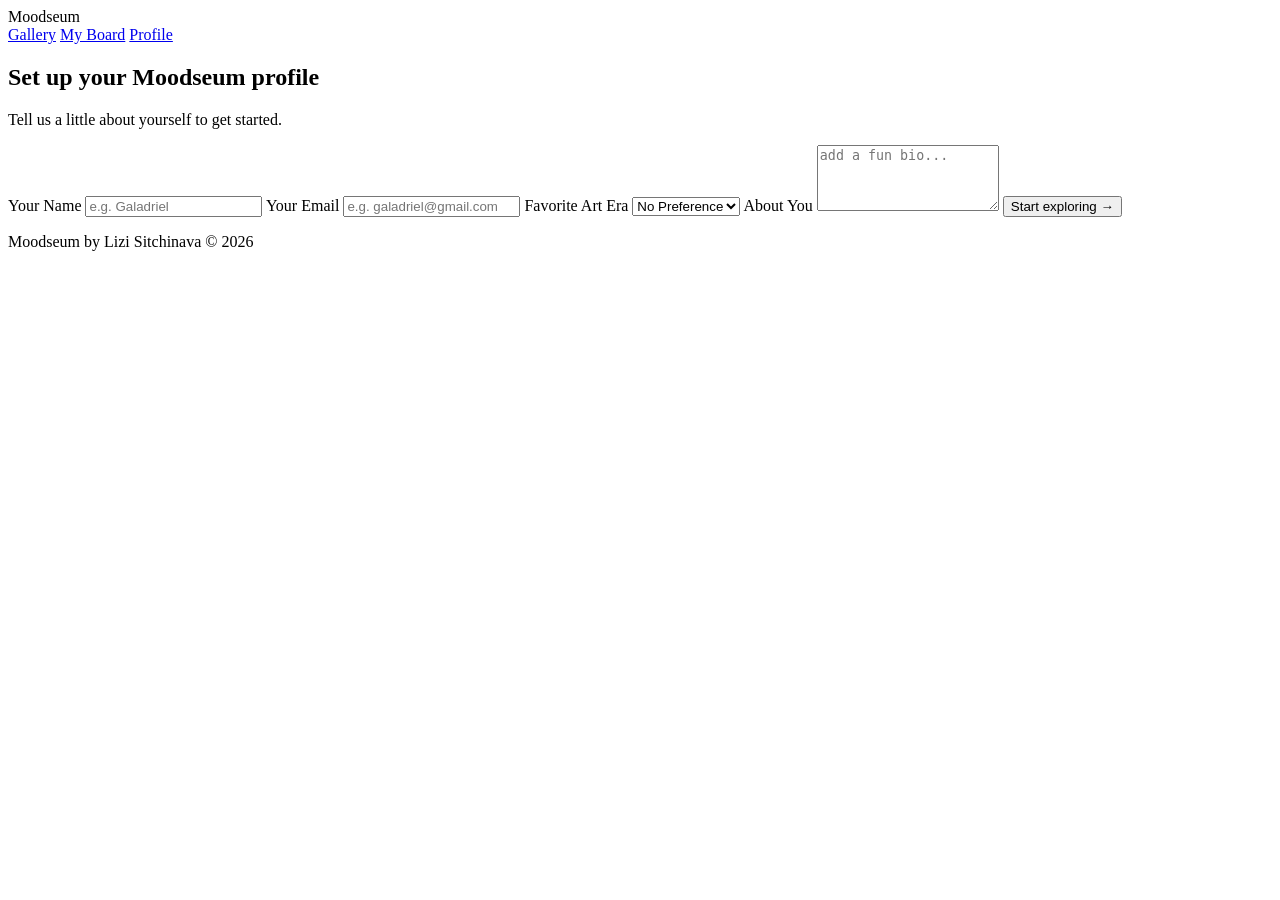
==== login.html @ 107bfb04 "feat: added email(required), era selection and bio textarea to profile form" ====
<!DOCTYPE html>
<html lang="en">

<head>
  <meta charset="UTF-8">
  <meta name="viewport" content="width=device-width, initial-scale=1.0">

  <title>Moodseum — Profile</title>

  <link rel="stylesheet" href="css/style.css">
  <script type="module" defer src="js/login.js"></script>

</head>


<body>

  <!------------- header --------------->
  <header>
    <nav>
      <span class="nav__logo">Moodseum</span>
      <div class="nav__links">
        <a href="index.html">Gallery</a>
        <a href="saved.html">My Board</a>
        <a href="login.html">Profile</a>
      </div>
    </nav>
  </header>


  <!------------ main ------------>
  <main>

    <!------- profile form ------->
    <section class="login-section">
      <h1>Set up your Moodseum profile</h1>
      <p>Tell us a little about yourself to get started.</p>

      <form id="login-form">

        <!------- name ------->
        <label for="name-input">Your Name</label>
        <input
          id="name-input"
          type="text"
          name="name"
          required
          minlength="2"
          autocomplete="name"
          placeholder="e.g. Galadriel"
        />
        


        <!------- email ------->
        <label for="email-input">Your Email</label>
        <input
          id="email-input"
          type="email"
          name="email"
          required
          autocomplete="email"
          placeholder="e.g. galadriel@gmail.com"
        />

        <!------- favorite era ------->
        <label for="era-input">Favorite Art Era</label>
        <select id="era-input" name="era">
          <option value="">No Preference</option>
          <option value="ancient">Ancient</option>
          <option value="medieval">Medieval</option>
          <option value="renaissance">Renaissance</option>
          <option value="modern">Modern</option>
        </select>



        <!------- bio ------->
        <label for="bio-input">About You</label>
        <textarea
          id="bio-input"
          name="bio"
          placeholder="add a fun bio..."
          rows="4"
        ></textarea>


        <p id="login-error" hidden></p>

        <button type="submit">Start exploring →</button>
      </form>
    </section>

  </main>


  <!--------- footer ---------->
  <footer>
    <p>Moodseum by Lizi Sitchinava © 2026</p>
  </footer>

</body>
</html>
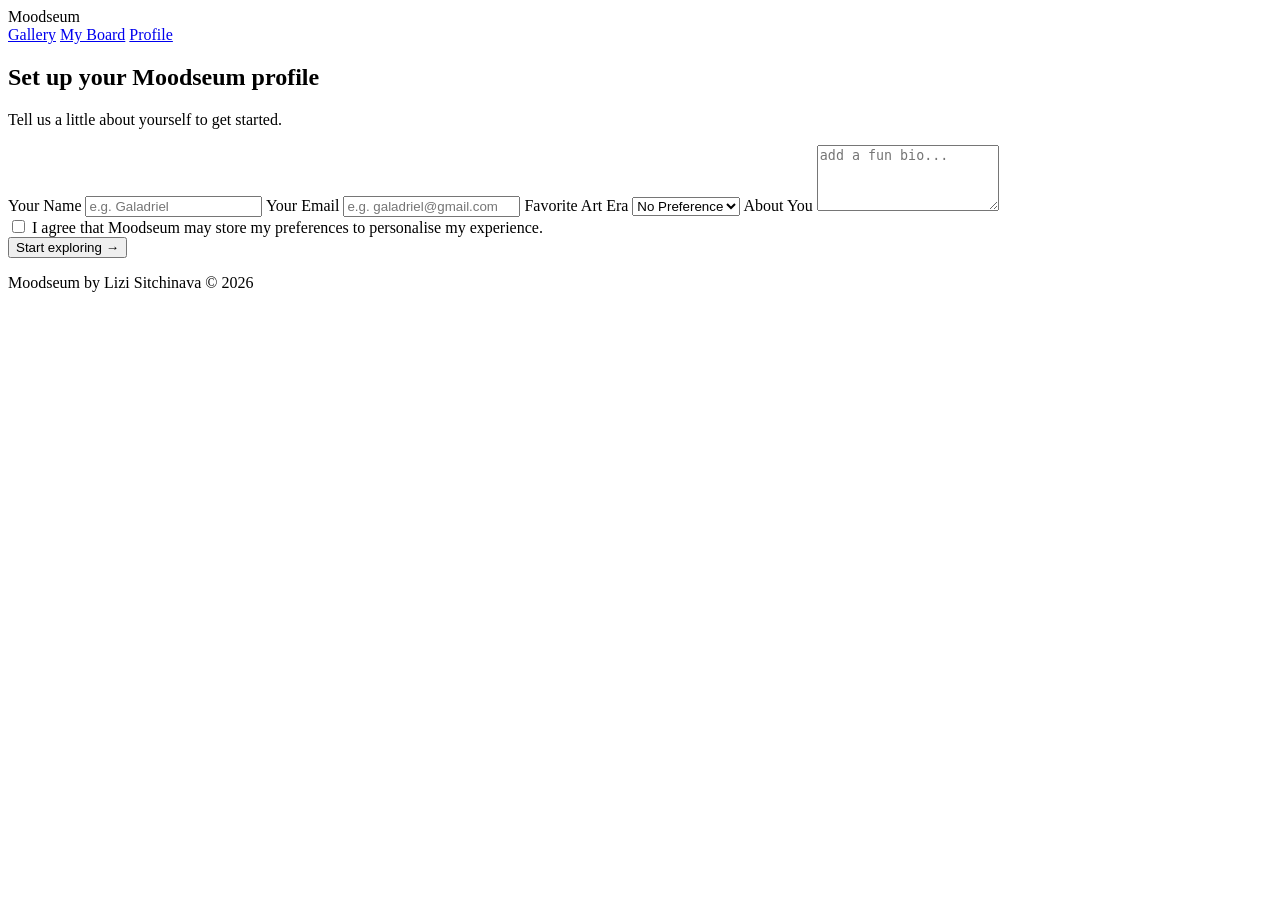
==== commit f2291538: "feat: added a required terms checkbox to profile form" ====
--- a/login.html
+++ b/login.html
@@ -85,6 +85,19 @@
         ></textarea>
 
 
+        <!------- terms checkbox ------->
+        <div class="form__checkbox">
+          <input
+            id="terms-input"
+            type="checkbox"
+            name="terms"
+            required
+          />
+          <label for="terms-input">I agree that Moodseum may store my preferences to personalise my experience.</label>
+
+        </div>
+
+
         <p id="login-error" hidden></p>
 
         <button type="submit">Start exploring →</button>
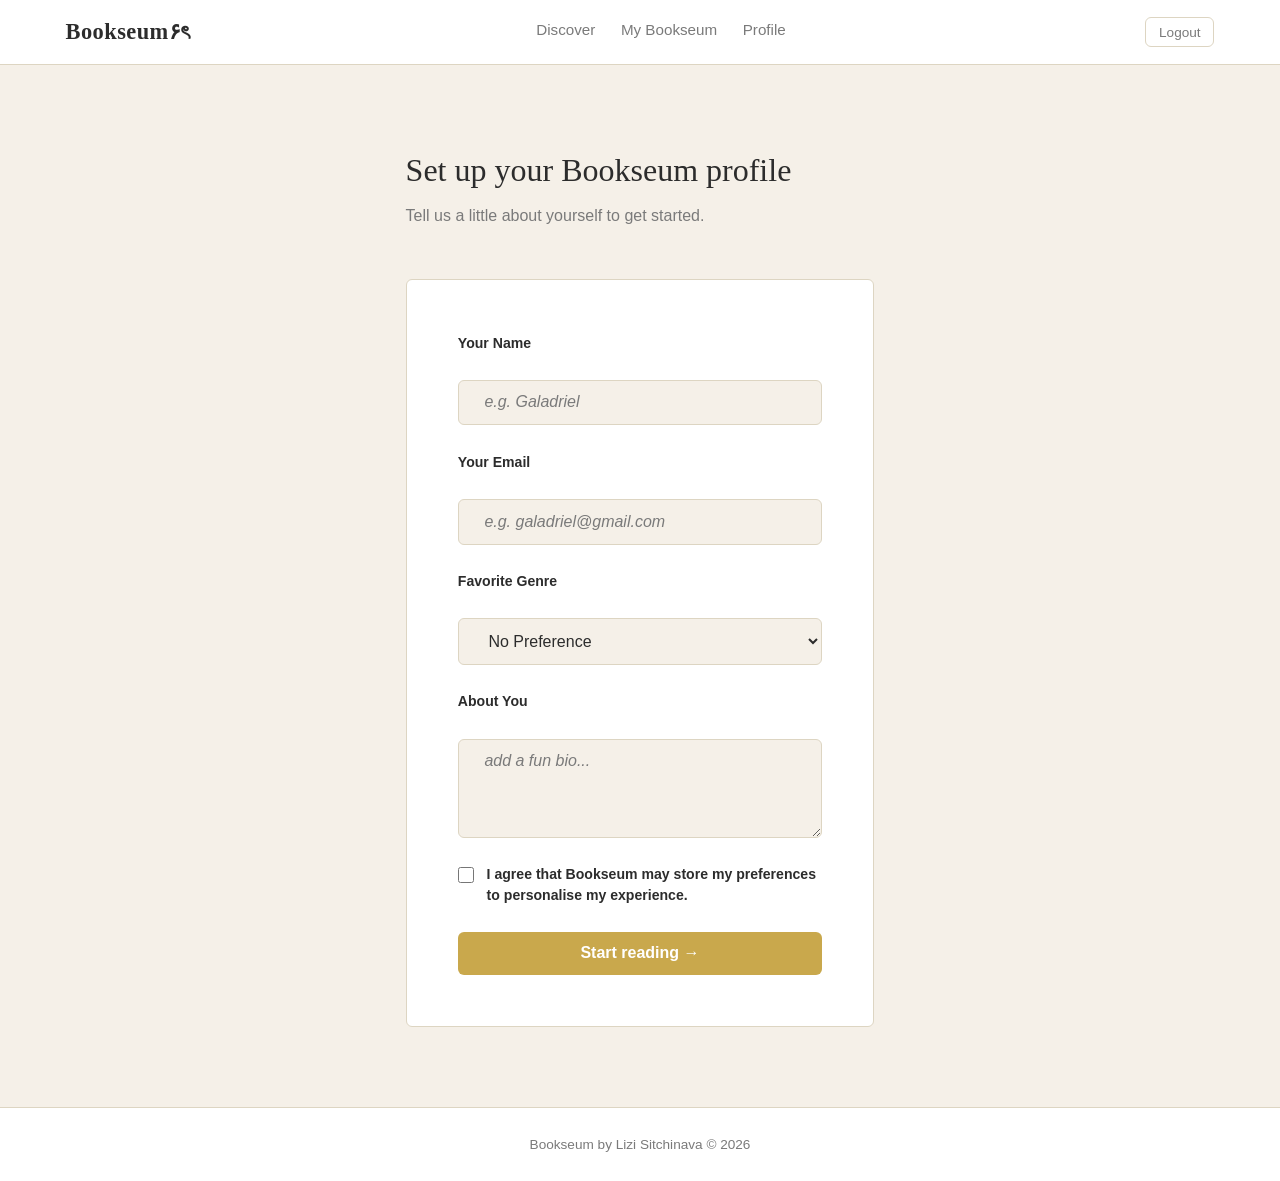
==== commit a8201402: "fix: changed the logo and added a cute symbol" ====
--- a/login.html
+++ b/login.html
@@ -5,7 +5,7 @@
   <meta charset="UTF-8">
   <meta name="viewport" content="width=device-width, initial-scale=1.0">
 
-  <title>Moodseum — Profile</title>
+  <title>Bookseum — Profile</title>
 
   <link rel="stylesheet" href="css/style.css">
   <script type="module" defer src="js/login.js"></script>
@@ -18,11 +18,15 @@
   <!------------- header --------------->
   <header>
     <nav>
-      <span class="nav__logo">Moodseum</span>
+      <span class="nav__logo">Bookseum۶ৎ</span>
       <div class="nav__links">
-        <a href="index.html">Gallery</a>
-        <a href="saved.html">My Board</a>
+        <a href="index.html">Discover</a>
+        <a href="saved.html">My Bookseum</a>
         <a href="login.html">Profile</a>
+      </div>
+      <div class="nav__actions">
+        <span id="nav-user"></span>
+        <button id="logout-btn" type="button">Logout</button>
       </div>
     </nav>
   </header>
@@ -31,14 +35,28 @@
   <!------------ main ------------>
   <main>
 
-    <!------- profile form ------->
+    <!------- profile info ------>
+    <section class="profile-info" id="profile-info" hidden>
+      <div class="profile-info__card">
+        <h2 id="profile-name"></h2>
+        <p id="profile-email"></p>
+        <p id="profile-genre"></p>
+        <p id="profile-bio"></p>
+      </div>
+    </section>
+
+
+
+    <!----- profile form ------->
     <section class="login-section">
-      <h1>Set up your Moodseum profile</h1>
-      <p>Tell us a little about yourself to get started.</p>
+      <h1 id="form-title">Set up your Bookseum profile</h1>
+      <p id="form-subtitle">Tell us a little about yourself to get started.</p>
 
       <form id="login-form">
 
-        <!------- name ------->
+
+
+        <!------- name ------>
         <label for="name-input">Your Name</label>
         <input
           id="name-input"
@@ -49,10 +67,10 @@
           autocomplete="name"
           placeholder="e.g. Galadriel"
         />
-        
 
 
-        <!------- email ------->
+
+        <!------ email ------->
         <label for="email-input">Your Email</label>
         <input
           id="email-input"
@@ -63,19 +81,21 @@
           placeholder="e.g. galadriel@gmail.com"
         />
 
-        <!------- favorite era ------->
-        <label for="era-input">Favorite Art Era</label>
+
+
+        <!----- favorite genre ------->
+        <label for="era-input">Favorite Genre</label>
         <select id="era-input" name="era">
           <option value="">No Preference</option>
-          <option value="ancient">Ancient</option>
-          <option value="medieval">Medieval</option>
-          <option value="renaissance">Renaissance</option>
-          <option value="modern">Modern</option>
+          <option value="romance">Romance</option>
+          <option value="fantasy">Fantasy</option>
+          <option value="adventure">Adventure</option>
+          <option value="detective">Detective</option>
         </select>
 
 
 
-        <!------- bio ------->
+        <!------- bio------>
         <label for="bio-input">About You</label>
         <textarea
           id="bio-input"
@@ -85,31 +105,31 @@
         ></textarea>
 
 
-        <!------- terms checkbox ------->
-        <div class="form__checkbox">
+
+
+        <!------- terms checkbox------>
+        <div class="form__checkbox" id="terms-wrapper">
           <input
             id="terms-input"
             type="checkbox"
             name="terms"
-            required
           />
-          <label for="terms-input">I agree that Moodseum may store my preferences to personalise my experience.</label>
-
+          <label for="terms-input">I agree that Bookseum may store my preferences to personalise my experience.</label>
         </div>
 
+        <p id="login-error" hidden></p>
+        <p id="login-success" hidden>Profile updated successfully!</p>
 
-        <p id="login-error" hidden></p>
-
-        <button type="submit">Start exploring →</button>
+        <button type="submit" id="form-btn">Start reading →</button>
       </form>
     </section>
 
   </main>
 
 
-  <!--------- footer ---------->
+  <!-------- footer ------->
   <footer>
-    <p>Moodseum by Lizi Sitchinava © 2026</p>
+    <p>Bookseum by Lizi Sitchinava © 2026</p>
   </footer>
 
 </body>
--- a/css/style.css
+++ b/css/style.css
@@ -0,0 +1,548 @@
+/* ===== custom properties ===== */
+
+:root {
+
+  /* colour palette */
+  --color-bg: #f5f0e8;
+  --color-text: #2c2c2c;
+  --color-accent: #c9a84c;
+  --color-accent-hover: #b8973d;
+  --color-white: #ffffff;
+  --color-muted: #7a7a7a;
+  --color-border: #ddd5c2;
+  --color-error: #c0392b;
+  --color-success: #27ae60;
+
+  /* fonts */
+  --font-display: 'Georgia', serif;
+  --font-body: 'Segoe UI', Arial, sans-serif;
+
+  /* spacing */
+  --spacing-xs: 0.4rem;
+  --spacing-sm: 0.8rem;
+  --spacing-md: 1.6rem;
+  --spacing-lg: 3.2rem;
+  --spacing-xl: 5rem;
+
+  /* border radius */
+  --radius-sm: 6px;
+  --radius-md: 12px;
+  --radius-lg: 20px;
+
+  /* shadows */
+  --shadow-card: 0 2px 12px rgba(0, 0, 0, 0.08);
+
+  /* transition */
+  --transition: 0.2s ease;
+}
+
+
+
+
+/* ===== reset ===== */
+
+*,
+*::before,
+*::after {
+  box-sizing: border-box;
+  margin: 0;
+  padding: 0;
+}
+
+html {
+  font-size: 16px;
+  scroll-behavior: smooth;
+}
+
+body {
+  background-color: var(--color-bg);
+  color: var(--color-text);
+  font-family: var(--font-body);
+  line-height: 1.6;
+  min-height: 100vh;
+  display: flex;
+  flex-direction: column;
+}
+
+img {
+  max-width: 100%;
+  display: block;
+}
+
+a {
+  color: inherit;
+  text-decoration: none;
+}
+
+button {
+  cursor: pointer;
+  font-family: var(--font-body);
+}
+
+
+/* ===== header ===== */
+
+header {
+  background-color: var(--color-white);
+  border-bottom: 1px solid var(--color-border);
+  position: sticky;
+  top: 0;
+  z-index: 100;
+}
+
+
+
+/* ===== nav — Flexbox ===== */
+nav {
+  max-width: 1200px;
+  margin: 0 auto;
+  padding: 0 var(--spacing-md);
+  height: 64px;
+  display: flex;
+  align-items: center;
+  justify-content: space-between;
+}
+
+.nav__logo {
+  font-family: var(--font-display);
+  font-size: 1.4rem;
+  font-weight: bold;
+  color: var(--color-text);
+  letter-spacing: 0.02em;
+}
+
+.nav__links {
+  display: flex;
+  align-items: center;
+  gap: var(--spacing-md);
+}
+
+.nav__links a {
+  font-size: 0.95rem;
+  color: var(--color-muted);
+  padding-bottom: 2px;
+  border-bottom: 2px solid transparent;
+  transition: color var(--transition), border-color var(--transition);
+}
+
+.nav__links a:hover {
+  color: var(--color-text);
+  border-bottom-color: var(--color-accent);
+}
+
+.nav__actions {
+  display: flex;
+  align-items: center;
+  gap: var(--spacing-sm);
+}
+
+#nav-user {
+  font-size: 0.9rem;
+  color: var(--color-muted);
+}
+
+#logout-btn {
+  background: none;
+  border: 1px solid var(--color-border);
+  color: var(--color-muted);
+  padding: var(--spacing-xs) var(--spacing-sm);
+  border-radius: var(--radius-sm);
+  font-size: 0.85rem;
+  transition: border-color var(--transition), color var(--transition);
+}
+
+#logout-btn:hover {
+  border-color: var(--color-error);
+  color: var(--color-error);
+}
+
+
+/* ===== main ===== */
+
+main {
+  flex: 1;
+}
+
+
+/* ===== hero section ===== */
+
+.hero-section {
+  text-align: center;
+  padding: var(--spacing-xl) var(--spacing-md) var(--spacing-lg);
+}
+
+.hero-section h1 {
+  font-family: var(--font-display);
+  font-size: 2.8rem;
+  font-weight: normal;
+  color: var(--color-text);
+  margin-bottom: var(--spacing-sm);
+  line-height: 1.2;
+}
+
+.hero-section > p {
+  font-size: 1.05rem;
+  color: var(--color-muted);
+  max-width: 520px;
+  margin: 0 auto var(--spacing-lg);
+}
+
+
+/* ===== genre buttons — Flexbox ===== */
+
+.mood-buttons {
+  display: flex;
+  justify-content: center;
+  flex-wrap: wrap;
+  gap: var(--spacing-sm);
+}
+
+.mood-btn {
+  background-color: var(--color-white);
+  border: 2px solid var(--color-border);
+  color: var(--color-text);
+  padding: var(--spacing-sm) var(--spacing-md);
+  border-radius: var(--radius-lg);
+  font-size: 1rem;
+  transition: all var(--transition);
+}
+
+.mood-btn:hover {
+  border-color: var(--color-accent);
+  background-color: var(--color-accent);
+  color: var(--color-white);
+  transform: translateY(-2px);
+  box-shadow: var(--shadow-card);
+}
+
+.mood-btn.active {
+  border-color: var(--color-accent);
+  background-color: var(--color-accent);
+  color: var(--color-white);
+}
+
+
+/* ===== search section — Flexbox ===== */
+
+.search-section {
+  max-width: 700px;
+  margin: 0 auto var(--spacing-lg);
+  padding: 0 var(--spacing-md);
+}
+
+#search-form {
+  display: flex;
+  gap: var(--spacing-sm);
+  flex-wrap: wrap;
+  align-items: center;
+}
+
+#search-input {
+  flex: 1;
+  min-width: 200px;
+  padding: var(--spacing-sm) var(--spacing-md);
+  border: 1.5px solid var(--color-border);
+  border-radius: var(--radius-sm);
+  font-size: 1rem;
+  font-family: var(--font-body);
+  background-color: var(--color-white);
+  color: var(--color-text);
+  transition: border-color var(--transition);
+}
+
+#search-input:focus {
+  outline: none;
+  border-color: var(--color-accent);
+}
+
+
+/* ===== sort filter — select ===== */
+
+#lang-filter {
+  padding: var(--spacing-sm) var(--spacing-md);
+  border: 1.5px solid var(--color-border);
+  border-radius: var(--radius-sm);
+  font-size: 0.95rem;
+  font-family: var(--font-body);
+  background-color: var(--color-white);
+  color: var(--color-text);
+  cursor: pointer;
+  transition: border-color var(--transition);
+}
+
+#lang-filter:focus {
+  outline: none;
+  border-color: var(--color-accent);
+}
+
+#search-form button[type="submit"] {
+  background-color: var(--color-accent);
+  color: var(--color-white);
+  border: none;
+  padding: var(--spacing-sm) var(--spacing-md);
+  border-radius: var(--radius-sm);
+  font-size: 1rem;
+  font-weight: 600;
+  transition: background-color var(--transition), transform var(--transition);
+}
+
+#search-form button[type="submit"]:hover {
+  background-color: var(--color-accent-hover);
+  transform: translateY(-1px);
+}
+
+
+
+
+
+/* ===== login page ===== */
+
+
+.login-section {
+  max-width: 520px;
+  margin: var(--spacing-xl) auto;
+  padding: 0 var(--spacing-md);
+}
+
+.login-section h1 {
+  font-family: var(--font-display);
+  font-size: 2rem;
+  font-weight: normal;
+  margin-bottom: var(--spacing-xs);
+}
+
+.login-section > p {
+  color: var(--color-muted);
+  margin-bottom: var(--spacing-lg);
+}
+
+
+/* ===== login form — Flexbox ===== */
+
+#login-form {
+  background-color: var(--color-white);
+  border: 1px solid var(--color-border);
+  border-radius: var(--radius-sm);
+  padding: var(--spacing-lg);
+  display: flex;
+  flex-direction: column;
+  gap: var(--spacing-md);
+}
+
+#login-form label {
+  font-size: 0.88rem;
+  font-weight: 600;
+  color: var(--color-text);
+}
+
+#name-input,
+#email-input,
+#era-input,
+#bio-input {
+  width: 100%;
+  padding: var(--spacing-sm) var(--spacing-md);
+  border: 1.5px solid var(--color-border);
+  border-radius: var(--radius-sm);
+  font-size: 1rem;
+  font-family: var(--font-body);
+  color: var(--color-text);
+  background-color: var(--color-bg);
+  transition: border-color var(--transition);
+}
+
+#name-input::placeholder,
+#email-input::placeholder,
+#bio-input::placeholder {
+  font-style: italic;
+  color: var(--color-muted);
+}
+
+#name-input:focus,
+#email-input:focus,
+#era-input:focus,
+#bio-input:focus {
+  outline: none;
+  border-color: var(--color-accent);
+}
+
+#bio-input {
+  resize: vertical;
+  min-height: 90px;
+}
+
+.form__checkbox {
+  display: flex;
+  align-items: flex-start;
+  gap: var(--spacing-sm);
+}
+
+.form__checkbox input[type="checkbox"] {
+  margin-top: 3px;
+  accent-color: var(--color-accent);
+  width: 16px;
+  height: 16px;
+  flex-shrink: 0;
+  cursor: pointer;
+}
+
+.form__checkbox label {
+  font-size: 0.85rem;
+  font-weight: normal;
+  color: var(--color-muted);
+  line-height: 1.5;
+}
+
+#login-error {
+  color: var(--color-error);
+  font-size: 0.88rem;
+}
+
+#login-success {
+  color: var(--color-success);
+  font-size: 0.88rem;
+}
+
+#login-form button[type="submit"] {
+  background-color: var(--color-accent);
+  color: var(--color-white);
+  border: none;
+  padding: var(--spacing-sm) var(--spacing-md);
+  border-radius: var(--radius-sm);
+  font-size: 1rem;
+  font-weight: 600;
+  transition: background-color var(--transition), transform var(--transition);
+}
+
+#login-form button[type="submit"]:hover {
+  background-color: var(--color-accent-hover);
+  transform: translateY(-1px);
+}
+
+
+/* ===== profile info card — Flexbox ===== */
+
+.profile-info {
+  max-width: 520px;
+  margin: var(--spacing-xl) auto var(--spacing-md);
+  padding: 0 var(--spacing-md);
+}
+
+.profile-info__card {
+  background-color: var(--color-white);
+  border: 1px solid var(--color-border);
+  border-radius: var(--radius-md);
+  padding: var(--spacing-lg);
+  display: flex;
+  flex-direction: column;
+  gap: var(--spacing-sm);
+}
+
+.profile-info__card h2 {
+  font-family: var(--font-display);
+  font-size: 1.5rem;
+  font-weight: normal;
+}
+
+.profile-info__card p {
+  font-size: 0.9rem;
+  color: var(--color-muted);
+}
+
+
+
+/* ===== loading & error states ===== */
+
+#loading-msg {
+  text-align: center;
+  color: var(--color-muted);
+  font-style: italic;
+  padding: var(--spacing-lg);
+}
+
+#error-msg {
+  text-align: center;
+  color: var(--color-error);
+  padding: var(--spacing-md);
+  font-weight: 600;
+}
+
+
+
+
+/* ===== saved section ===== */
+
+.saved-section {
+  max-width: 1200px;
+  margin: 0 auto;
+  padding: var(--spacing-lg) var(--spacing-md) var(--spacing-xl);
+}
+
+.saved-section h1 {
+  font-family: var(--font-display);
+  font-size: 2rem;
+  font-weight: normal;
+  margin-bottom: var(--spacing-xs);
+}
+
+.saved-section > p {
+  color: var(--color-muted);
+  margin-bottom: var(--spacing-lg);
+}
+
+
+/* ===== shelf tabs — Flexbox ===== */
+
+.shelf-tabs {
+  display: flex;
+  gap: var(--spacing-sm);
+  margin-bottom: var(--spacing-lg);
+}
+
+.shelf-tab {
+  background: none;
+  border: 2px solid var(--color-border);
+  color: var(--color-muted);
+  padding: var(--spacing-xs) var(--spacing-md);
+  border-radius: var(--radius-lg);
+  font-size: 0.9rem;
+  font-weight: 600;
+  transition: all var(--transition);
+}
+
+.shelf-tab:hover {
+  border-color: var(--color-accent);
+  color: var(--color-accent);
+}
+
+.shelf-tab.active {
+  background-color: var(--color-accent);
+  border-color: var(--color-accent);
+  color: var(--color-white);
+}
+
+
+/* ===== empty state ===== */
+
+#saved-empty {
+  color: var(--color-muted);
+  font-size: 1.05rem;
+  padding: var(--spacing-xl) 0;
+  text-align: center;
+}
+
+#saved-empty a {
+  color: var(--color-accent);
+  text-decoration: underline;
+}
+
+
+/* ===== footer ===== */
+
+footer {
+  background-color: var(--color-white);
+  border-top: 1px solid var(--color-border);
+  text-align: center;
+  padding: var(--spacing-md);
+  font-size: 0.85rem;
+  color: var(--color-muted);
+}
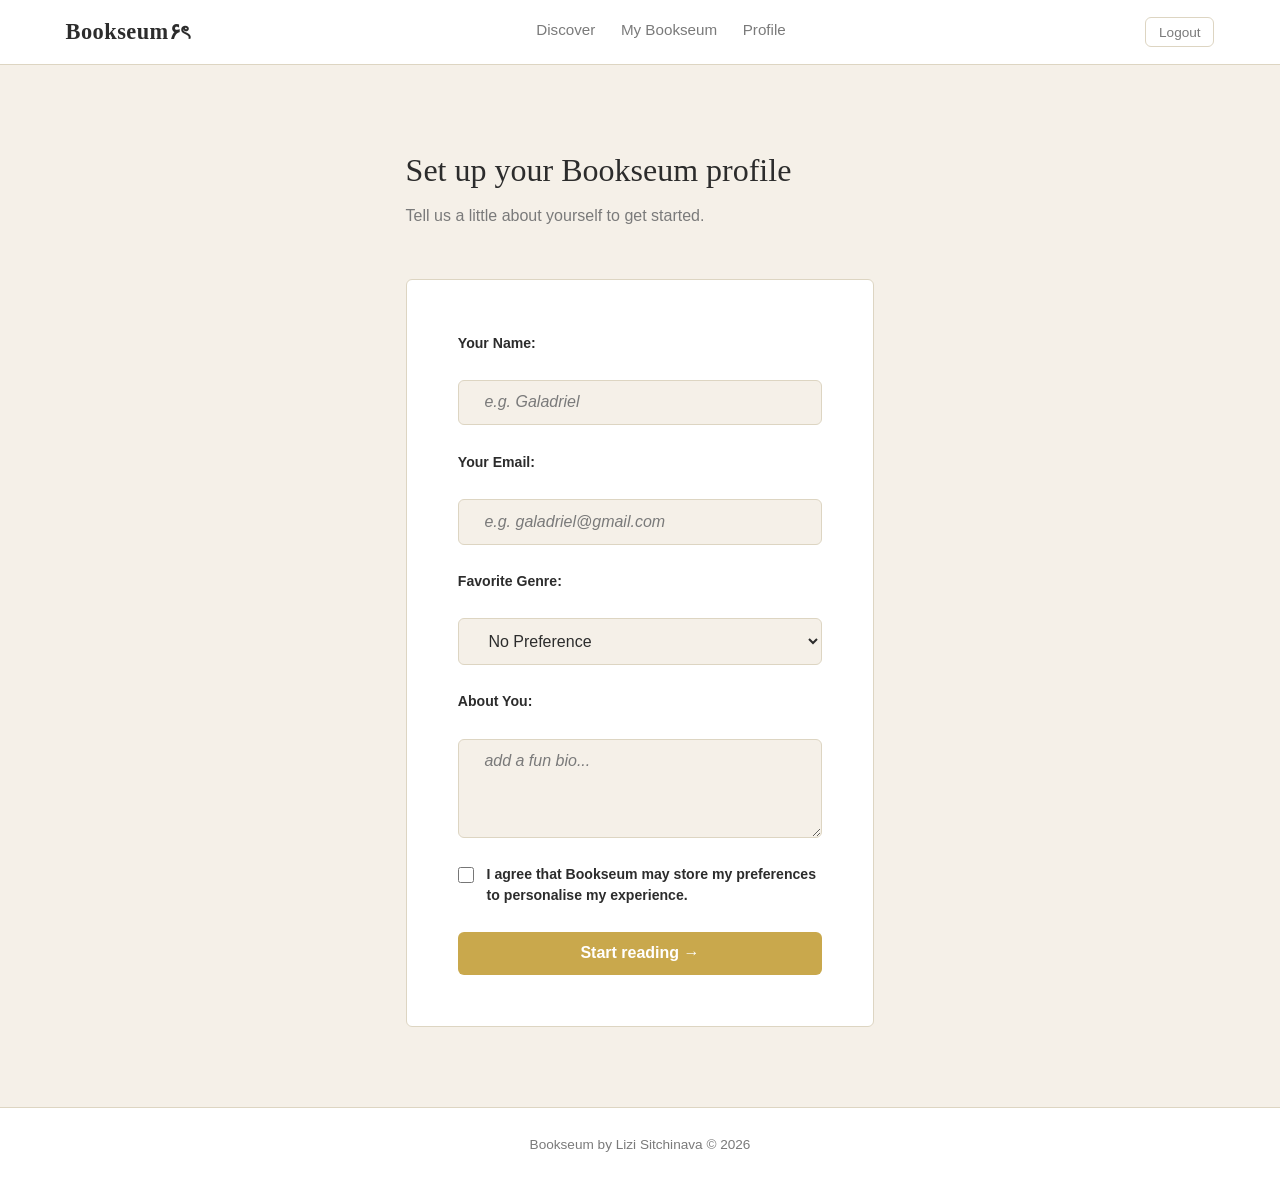
==== commit d43f2209: "feat: added more  genre options and favorite genre label to profile form" ====
--- a/login.html
+++ b/login.html
@@ -57,7 +57,7 @@
 
 
         <!------- name ------>
-        <label for="name-input">Your Name</label>
+        <label for="name-input">Your Name:</label>
         <input
           id="name-input"
           type="text"
@@ -71,7 +71,7 @@
 
 
         <!------ email ------->
-        <label for="email-input">Your Email</label>
+        <label for="email-input">Your Email:</label>
         <input
           id="email-input"
           type="email"
@@ -84,19 +84,28 @@
 
 
         <!----- favorite genre ------->
-        <label for="era-input">Favorite Genre</label>
+        <label for="era-input">Favorite Genre:</label>
         <select id="era-input" name="era">
           <option value="">No Preference</option>
-          <option value="romance">Romance</option>
-          <option value="fantasy">Fantasy</option>
-          <option value="adventure">Adventure</option>
-          <option value="detective">Detective</option>
+          <option value="romance">💕 Romance</option>
+          <option value="fantasy">🧙 Fantasy</option>
+          <option value="adventure">⚔️ Adventure</option>
+          <option value="detective">🔍 Detective / Mystery</option>
+          <option value="science fiction">🚀 Science Fiction</option>
+          <option value="horror">👻 Horror</option>
+          <option value="historical fiction">🏰 Historical Fiction</option>
+          <option value="thriller">🔪 Thriller</option>
+          <option value="biography">📖 Biography</option>
+          <option value="self help">✨ Self Help</option>
+          <option value="poetry">🌸 Poetry</option>
+          <option value="classics">📜 Classics</option>
+          <option value="other">🔮 Other Genre...</option>
         </select>
 
 
 
         <!------- bio------>
-        <label for="bio-input">About You</label>
+        <label for="bio-input">About You:</label>
         <textarea
           id="bio-input"
           name="bio"
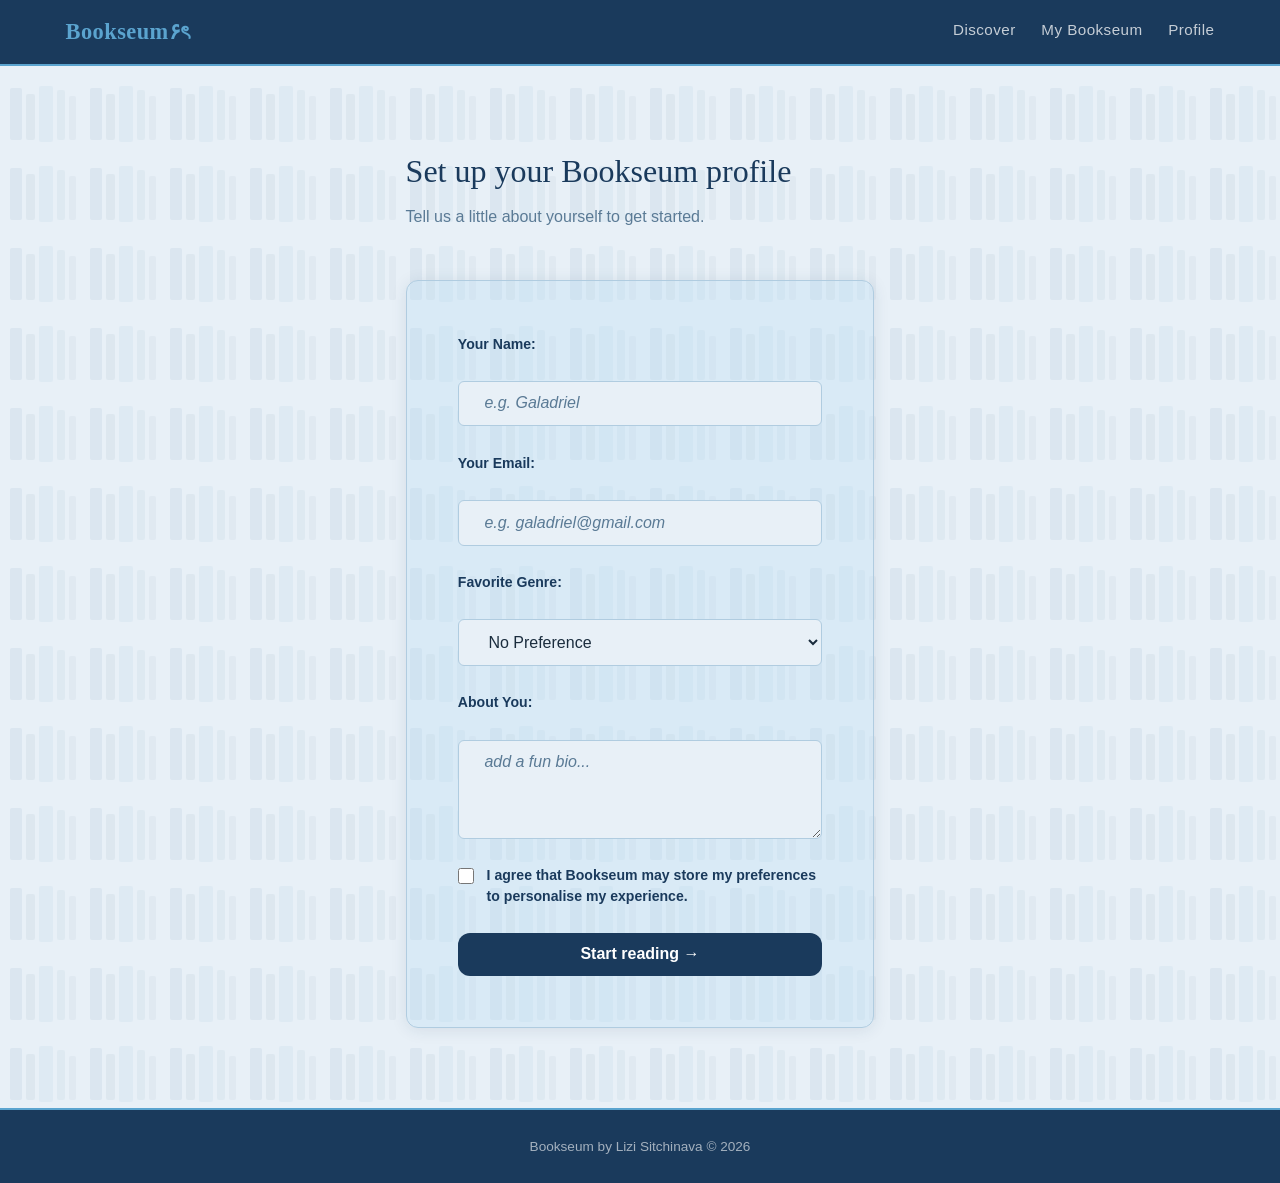
==== commit 6ea217c6: "feat: made logo a  clickable link and remove logout from login page" ====
--- a/login.html
+++ b/login.html
@@ -18,15 +18,11 @@
   <!------------- header --------------->
   <header>
     <nav>
-      <span class="nav__logo">Bookseum۶ৎ</span>
+      <a href="index.html" class="nav__logo">Bookseum۶ৎ</a>
       <div class="nav__links">
         <a href="index.html">Discover</a>
         <a href="saved.html">My Bookseum</a>
         <a href="login.html">Profile</a>
-      </div>
-      <div class="nav__actions">
-        <span id="nav-user"></span>
-        <button id="logout-btn" type="button">Logout</button>
       </div>
     </nav>
   </header>
--- a/css/style.css
+++ b/css/style.css
@@ -2,16 +2,23 @@
 
 :root {
 
-  /* colour palette */
-  --color-bg: #f5f0e8;
-  --color-text: #2c2c2c;
-  --color-accent: #c9a84c;
-  --color-accent-hover: #b8973d;
+  /* colour palette — blue theme */
+  --color-bg: #e8f0f7;
+  --color-bg-deep: #c5d8ed;
+  --color-header: #1a3a5c;
+  --color-header-text: #ffffff;
+  --color-accent: #5ba4cf;
+  --color-accent-hover: #4a93be;
+  --color-royal: #1a3a5c;
+  --color-royal-mid: #2d5f8a;
+  --color-royal-light: #4a86b8;
   --color-white: #ffffff;
-  --color-muted: #7a7a7a;
-  --color-border: #ddd5c2;
+  --color-text: #1a2c3d;
+  --color-muted: #5a7a95;
+  --color-border: #b0cce0;
   --color-error: #c0392b;
   --color-success: #27ae60;
+  --color-card-bg: rgba(183, 219, 242, 0.311);
 
   /* fonts */
   --font-display: 'Georgia', serif;
@@ -30,13 +37,12 @@
   --radius-lg: 20px;
 
   /* shadows */
-  --shadow-card: 0 2px 12px rgba(0, 0, 0, 0.08);
+  --shadow-card: 0 2px 16px rgba(26, 58, 92, 0.10);
+  --shadow-card-hover: 0 6px 28px rgba(26, 58, 92, 0.18);
 
   /* transition */
   --transition: 0.2s ease;
 }
-
-
 
 
 /* ===== reset ===== */
@@ -56,6 +62,7 @@
 
 body {
   background-color: var(--color-bg);
+  background-image: url("data:image/svg+xml,%3Csvg xmlns='http://www.w3.org/2000/svg' width='80' height='80'%3E%3Crect x='10' y='8' width='12' height='52' rx='2' fill='%232d5f8a' fill-opacity='0.07'/%3E%3Crect x='26' y='14' width='9' height='46' rx='2' fill='%231a3a5c' fill-opacity='0.05'/%3E%3Crect x='39' y='6' width='14' height='56' rx='2' fill='%234a86b8' fill-opacity='0.06'/%3E%3Crect x='57' y='10' width='8' height='50' rx='2' fill='%232d5f8a' fill-opacity='0.05'/%3E%3Crect x='69' y='16' width='7' height='44' rx='2' fill='%231a3a5c' fill-opacity='0.04'/%3E%3C/svg%3E");
   color: var(--color-text);
   font-family: var(--font-body);
   line-height: 1.6;
@@ -83,16 +90,16 @@
 /* ===== header ===== */
 
 header {
-  background-color: var(--color-white);
-  border-bottom: 1px solid var(--color-border);
+  background-color: var(--color-header);
+  border-bottom: 2px solid var(--color-accent);
   position: sticky;
   top: 0;
   z-index: 100;
 }
 
 
-
 /* ===== nav — Flexbox ===== */
+
 nav {
   max-width: 1200px;
   margin: 0 auto;
@@ -107,7 +114,7 @@
   font-family: var(--font-display);
   font-size: 1.4rem;
   font-weight: bold;
-  color: var(--color-text);
+  color: var(--color-accent);
   letter-spacing: 0.02em;
 }
 
@@ -119,14 +126,16 @@
 
 .nav__links a {
   font-size: 0.95rem;
-  color: var(--color-muted);
+  color: rgba(255, 255, 255, 0.75);
   padding-bottom: 2px;
   border-bottom: 2px solid transparent;
+  font-weight: 300;
+  letter-spacing: 0.03em;
   transition: color var(--transition), border-color var(--transition);
 }
 
 .nav__links a:hover {
-  color: var(--color-text);
+  color: var(--color-white);
   border-bottom-color: var(--color-accent);
 }
 
@@ -138,22 +147,22 @@
 
 #nav-user {
   font-size: 0.9rem;
-  color: var(--color-muted);
+  color: rgba(255, 255, 255, 0.75);
 }
 
 #logout-btn {
   background: none;
-  border: 1px solid var(--color-border);
-  color: var(--color-muted);
+  border: 1px solid var(--color-accent);
+  color: var(--color-accent);
   padding: var(--spacing-xs) var(--spacing-sm);
   border-radius: var(--radius-sm);
   font-size: 0.85rem;
-  transition: border-color var(--transition), color var(--transition);
+  transition: all var(--transition);
 }
 
 #logout-btn:hover {
-  border-color: var(--color-error);
-  color: var(--color-error);
+  background-color: var(--color-accent);
+  color: var(--color-header);
 }
 
 
@@ -168,14 +177,14 @@
 
 .hero-section {
   text-align: center;
-  padding: var(--spacing-xl) var(--spacing-md) var(--spacing-lg);
+  padding: var(--spacing-xl) var(--spacing-md) var(--spacing-sm);
 }
 
 .hero-section h1 {
   font-family: var(--font-display);
   font-size: 2.8rem;
   font-weight: normal;
-  color: var(--color-text);
+  color: var(--color-royal);
   margin-bottom: var(--spacing-sm);
   line-height: 1.2;
 }
@@ -200,24 +209,25 @@
 .mood-btn {
   background-color: var(--color-white);
   border: 2px solid var(--color-border);
-  color: var(--color-text);
+  color: var(--color-royal);
   padding: var(--spacing-sm) var(--spacing-md);
   border-radius: var(--radius-lg);
   font-size: 1rem;
   transition: all var(--transition);
+  box-shadow: var(--shadow-card);
 }
 
 .mood-btn:hover {
-  border-color: var(--color-accent);
-  background-color: var(--color-accent);
+  border-color: var(--color-royal-mid);
+  background-color: var(--color-royal-mid);
   color: var(--color-white);
   transform: translateY(-2px);
-  box-shadow: var(--shadow-card);
+  box-shadow: var(--shadow-card-hover);
 }
 
 .mood-btn.active {
-  border-color: var(--color-accent);
-  background-color: var(--color-accent);
+  border-color: var(--color-royal);
+  background-color: var(--color-royal);
   color: var(--color-white);
 }
 
@@ -242,17 +252,24 @@
   min-width: 200px;
   padding: var(--spacing-sm) var(--spacing-md);
   border: 1.5px solid var(--color-border);
-  border-radius: var(--radius-sm);
+  border-radius: var(--radius-md);
   font-size: 1rem;
   font-family: var(--font-body);
   background-color: var(--color-white);
   color: var(--color-text);
-  transition: border-color var(--transition);
+  transition: border-color var(--transition), box-shadow var(--transition);
+  box-shadow: var(--shadow-card);
 }
 
 #search-input:focus {
   outline: none;
-  border-color: var(--color-accent);
+  border-color: var(--color-royal-light);
+  box-shadow: 0 0 0 3px rgba(74, 134, 184, 0.15);
+}
+
+#search-input::placeholder {
+  color: var(--color-muted);
+  font-style: italic;
 }
 
 
@@ -261,42 +278,40 @@
 #lang-filter {
   padding: var(--spacing-sm) var(--spacing-md);
   border: 1.5px solid var(--color-border);
-  border-radius: var(--radius-sm);
+  border-radius: var(--radius-md);
   font-size: 0.95rem;
   font-family: var(--font-body);
   background-color: var(--color-white);
   color: var(--color-text);
   cursor: pointer;
   transition: border-color var(--transition);
+  box-shadow: var(--shadow-card);
 }
 
 #lang-filter:focus {
   outline: none;
-  border-color: var(--color-accent);
+  border-color: var(--color-royal-light);
 }
 
 #search-form button[type="submit"] {
-  background-color: var(--color-accent);
+  background-color: var(--color-royal);
   color: var(--color-white);
   border: none;
   padding: var(--spacing-sm) var(--spacing-md);
-  border-radius: var(--radius-sm);
+  border-radius: var(--radius-md);
   font-size: 1rem;
   font-weight: 600;
   transition: background-color var(--transition), transform var(--transition);
+  box-shadow: var(--shadow-card);
 }
 
 #search-form button[type="submit"]:hover {
-  background-color: var(--color-accent-hover);
+  background-color: var(--color-royal-mid);
   transform: translateY(-1px);
 }
 
 
-
-
-
 /* ===== login page ===== */
-
 
 .login-section {
   max-width: 520px;
@@ -308,6 +323,7 @@
   font-family: var(--font-display);
   font-size: 2rem;
   font-weight: normal;
+  color: var(--color-royal);
   margin-bottom: var(--spacing-xs);
 }
 
@@ -320,19 +336,20 @@
 /* ===== login form — Flexbox ===== */
 
 #login-form {
-  background-color: var(--color-white);
-  border: 1px solid var(--color-border);
-  border-radius: var(--radius-sm);
+  background-color: var(--color-card-bg);
+  border: 1.5px solid var(--color-border);
+  border-radius: var(--radius-md);
   padding: var(--spacing-lg);
   display: flex;
   flex-direction: column;
   gap: var(--spacing-md);
+  box-shadow: var(--shadow-card);
 }
 
 #login-form label {
   font-size: 0.88rem;
   font-weight: 600;
-  color: var(--color-text);
+  color: var(--color-royal);
 }
 
 #name-input,
@@ -347,7 +364,7 @@
   font-family: var(--font-body);
   color: var(--color-text);
   background-color: var(--color-bg);
-  transition: border-color var(--transition);
+  transition: border-color var(--transition), box-shadow var(--transition);
 }
 
 #name-input::placeholder,
@@ -362,7 +379,8 @@
 #era-input:focus,
 #bio-input:focus {
   outline: none;
-  border-color: var(--color-accent);
+  border-color: var(--color-royal-light);
+  box-shadow: 0 0 0 3px rgba(74, 134, 184, 0.15);
 }
 
 #bio-input {
@@ -378,7 +396,7 @@
 
 .form__checkbox input[type="checkbox"] {
   margin-top: 3px;
-  accent-color: var(--color-accent);
+  accent-color: var(--color-royal);
   width: 16px;
   height: 16px;
   flex-shrink: 0;
@@ -403,18 +421,18 @@
 }
 
 #login-form button[type="submit"] {
-  background-color: var(--color-accent);
+  background-color: var(--color-royal);
   color: var(--color-white);
   border: none;
   padding: var(--spacing-sm) var(--spacing-md);
-  border-radius: var(--radius-sm);
+  border-radius: var(--radius-md);
   font-size: 1rem;
   font-weight: 600;
   transition: background-color var(--transition), transform var(--transition);
 }
 
 #login-form button[type="submit"]:hover {
-  background-color: var(--color-accent-hover);
+  background-color: var(--color-royal-mid);
   transform: translateY(-1px);
 }
 
@@ -428,33 +446,49 @@
 }
 
 .profile-info__card {
-  background-color: var(--color-white);
-  border: 1px solid var(--color-border);
+  background: linear-gradient(135deg, var(--color-royal) 0%, var(--color-royal-mid) 100%);
   border-radius: var(--radius-md);
   padding: var(--spacing-lg);
   display: flex;
   flex-direction: column;
   gap: var(--spacing-sm);
+  box-shadow: var(--shadow-card-hover);
+  position: relative;
+  overflow: hidden;
+}
+
+.profile-info__card::before {
+  position: absolute;
+  font-size: 8rem;
+  right: -1rem;
+  top: -1rem;
+  opacity: 0.08;
 }
 
 .profile-info__card h2 {
   font-family: var(--font-display);
-  font-size: 1.5rem;
+  font-size: 1.8rem;
   font-weight: normal;
+  color: var(--color-white);
+  border-bottom: 1px solid rgba(255, 255, 255, 0.2);
+  padding-bottom: var(--spacing-sm);
+  margin-bottom: var(--spacing-xs);
 }
 
 .profile-info__card p {
   font-size: 0.9rem;
-  color: var(--color-muted);
-}
-
+  color: rgba(255, 255, 255, 0.8);
+  display: flex;
+  align-items: center;
+  gap: var(--spacing-xs);
+}
 
 
 /* ===== loading & error states ===== */
 
 #loading-msg {
   text-align: center;
-  color: var(--color-muted);
+  color: var(--color-royal-mid);
   font-style: italic;
   padding: var(--spacing-lg);
 }
@@ -467,6 +501,141 @@
 }
 
 
+/* ===== results section ===== */
+
+.results-section {
+  max-width: 1200px;
+  margin: 0 auto;
+  padding: 0 var(--spacing-md) var(--spacing-xl);
+}
+
+
+/* ===== results grid — CSS Grid ===== */
+
+#results-grid {
+  display: grid;
+  grid-template-columns: repeat(auto-fill, minmax(200px, 1fr));
+  gap: var(--spacing-md);
+}
+
+
+/* ===== book card — Flexbox ===== */
+
+.book-card {
+  background-color: var(--color-card-bg);
+  border-radius: var(--radius-md);
+  overflow: hidden;
+  box-shadow: var(--shadow-card);
+  border: 1px solid var(--color-border);
+  transition: box-shadow var(--transition), transform var(--transition);
+  display: flex;
+  flex-direction: column;
+}
+
+.book-card:hover {
+  box-shadow: var(--shadow-card-hover);
+  transform: translateY(-4px);
+}
+
+.book-card img {
+  width: 100%;
+  aspect-ratio: 2 / 3;
+  object-fit: cover;
+  background-color: var(--color-bg-deep);
+}
+
+.book-card__body {
+  padding: var(--spacing-sm) var(--spacing-md);
+  display: flex;
+  flex-direction: column;
+  flex: 1;
+  gap: var(--spacing-xs);
+}
+
+.book-card__title {
+  font-family: var(--font-display);
+  font-size: 0.95rem;
+  font-weight: bold;
+  color: var(--color-royal);
+  line-height: 1.3;
+}
+
+.book-card__author {
+  font-size: 0.82rem;
+  color: var(--color-royal-mid);
+}
+
+.book-card__meta {
+  font-size: 0.78rem;
+  color: var(--color-muted);
+  flex: 1;
+}
+
+.book-card__actions {
+  display: flex;
+  gap: var(--spacing-xs);
+  margin-top: var(--spacing-sm);
+  flex-wrap: wrap;
+}
+
+.book-card__save-btn {
+  background-color: transparent;
+  border: 1.5px solid var(--color-royal-light);
+  color: var(--color-royal-light);
+  padding: var(--spacing-xs) var(--spacing-sm);
+  border-radius: var(--radius-sm);
+  font-size: 0.82rem;
+  font-weight: 600;
+  transition: all var(--transition);
+  cursor: pointer;
+  font-family: var(--font-body);
+}
+
+.book-card__save-btn:hover,
+.book-card__save-btn.saved {
+  background-color: var(--color-royal);
+  border-color: var(--color-royal);
+  color: var(--color-white);
+}
+
+.book-card__remove-btn {
+  background-color: transparent;
+  border: 1.5px solid var(--color-royal-light);
+  color: var(--color-royal-light);
+  padding: var(--spacing-xs) var(--spacing-sm);
+  border-radius: var(--radius-sm);
+  font-size: 0.82rem;
+  font-weight: 600;
+  transition: all var(--transition);
+  cursor: pointer;
+  font-family: var(--font-body);
+}
+
+.book-card__remove-btn:hover {
+  background-color: var(--color-royal);
+  border-color: var(--color-royal);
+  color: var(--color-white);
+}
+
+.book-card__read-btn {
+  background-color: transparent;
+  border: 1.5px solid var(--color-royal-light);
+  color: var(--color-royal-light);
+  padding: var(--spacing-xs) var(--spacing-sm);
+  border-radius: var(--radius-sm);
+  font-size: 0.82rem;
+  font-weight: 600;
+  transition: all var(--transition);
+  cursor: pointer;
+  font-family: var(--font-body);
+}
+
+.book-card__read-btn:hover,
+.book-card__read-btn.read {
+  background-color: var(--color-accent);
+  border-color: var(--color-accent);
+  color: var(--color-white);
+}
 
 
 /* ===== saved section ===== */
@@ -481,6 +650,7 @@
   font-family: var(--font-display);
   font-size: 2rem;
   font-weight: normal;
+  color: var(--color-royal);
   margin-bottom: var(--spacing-xs);
 }
 
@@ -499,7 +669,7 @@
 }
 
 .shelf-tab {
-  background: none;
+  background: var(--color-white);
   border: 2px solid var(--color-border);
   color: var(--color-muted);
   padding: var(--spacing-xs) var(--spacing-md);
@@ -507,17 +677,27 @@
   font-size: 0.9rem;
   font-weight: 600;
   transition: all var(--transition);
+  box-shadow: var(--shadow-card);
 }
 
 .shelf-tab:hover {
-  border-color: var(--color-accent);
-  color: var(--color-accent);
+  border-color: var(--color-royal-mid);
+  color: var(--color-royal-mid);
 }
 
 .shelf-tab.active {
-  background-color: var(--color-accent);
-  border-color: var(--color-accent);
-  color: var(--color-white);
+  background-color: var(--color-royal);
+  border-color: var(--color-royal);
+  color: var(--color-white);
+}
+
+
+/* ===== saved grid — CSS Grid ===== */
+
+#saved-grid {
+  display: grid;
+  grid-template-columns: repeat(auto-fill, minmax(200px, 1fr));
+  gap: var(--spacing-md);
 }
 
 
@@ -531,7 +711,7 @@
 }
 
 #saved-empty a {
-  color: var(--color-accent);
+  color: var(--color-royal-light);
   text-decoration: underline;
 }
 
@@ -539,10 +719,180 @@
 /* ===== footer ===== */
 
 footer {
-  background-color: var(--color-white);
-  border-top: 1px solid var(--color-border);
+  background-color: var(--color-header);
+  border-top: 2px solid var(--color-accent);
   text-align: center;
   padding: var(--spacing-md);
   font-size: 0.85rem;
-  color: var(--color-muted);
+  color: rgba(255, 255, 255, 0.6);
+}
+
+
+/* ===== responsive ===== */
+
+@media (max-width: 600px) {
+  nav {
+    height: auto;
+    padding: var(--spacing-sm) var(--spacing-md);
+    flex-wrap: wrap;
+    gap: var(--spacing-sm);
+  }
+
+  .nav__logo {
+    font-size: 1.2rem;
+  }
+
+  .nav__links {
+    gap: var(--spacing-sm);
+    font-size: 0.85rem;
+  }
+
+  .hero-section {
+    padding: var(--spacing-lg) var(--spacing-md) var(--spacing-md);
+  }
+
+  .hero-section h1 {
+    font-size: 1.8rem;
+  }
+
+  .mood-btn {
+    padding: var(--spacing-xs) var(--spacing-sm);
+    font-size: 0.88rem;
+  }
+
+  #search-form {
+    flex-direction: column;
+    align-items: stretch;
+  }
+
+  #search-input,
+  #lang-filter,
+  #search-form button[type="submit"] {
+    width: 100%;
+    min-width: unset;
+  }
+
+  #results-grid,
+  #saved-grid {
+    grid-template-columns: repeat(auto-fill, minmax(150px, 1fr));
+    gap: var(--spacing-sm);
+  }
+
+  .login-section {
+    margin: var(--spacing-lg) auto;
+  }
+
+  .login-section h1,
+  .saved-section h1 {
+    font-size: 1.5rem;
+  }
+
+  #login-form {
+    padding: var(--spacing-md);
+  }
+
+  .shelf-tabs {
+    flex-wrap: wrap;
+  }
+}
+
+@media (min-width: 1024px) {
+  .hero-section h1 {
+    font-size: 3.4rem;
+  }
+
+  #results-grid,
+  #saved-grid {
+    grid-template-columns: repeat(auto-fill, minmax(220px, 1fr));
+  }
+}
+
+
+
+/* ===== show more button ===== */
+
+.show-more-wrapper {
+  text-align: center;
+  padding: var(--spacing-lg) 0;
+}
+
+#show-more-btn {
+  background-color: transparent;
+  border: 2px solid var(--color-royal);
+  color: var(--color-royal);
+  padding: var(--spacing-sm) var(--spacing-lg);
+  border-radius: var(--radius-lg);
+  font-size: 1rem;
+  font-weight: 600;
+  transition: all var(--transition);
+}
+
+#show-more-btn:hover {
+  background-color: var(--color-royal);
+  color: var(--color-white);
+}
+
+
+
+
+/* ===== surprise me button ===== */
+
+.surprise-wrapper {
+  margin-top: var(--spacing-sm);
+  margin-bottom: var(--spacing-md);
+  text-align: center;
+}
+
+#surprise-btn {
+  background: transparent;
+  border: 2px dashed var(--color-royal-light);
+  color: var(--color-royal);
+  padding: var(--spacing-xs) var(--spacing-md);
+  border-radius: var(--radius-lg);
+  font-size: 0.9rem;
+  font-weight: 600;
+  transition: all var(--transition);
+}
+
+#surprise-btn:hover {
+  background-color: var(--color-royal-light);
+  color: var(--color-white);
+  border-style: solid;
+}
+
+
+
+/* ===== daily quote ===== */
+
+.daily-quote {
+  font-family: var(--font-display);
+  font-style: italic;
+  font-size: 0.95rem;
+  color: var(--color-royal);
+  max-width: 700px;
+  margin: 0 auto var(--spacing-md);
+  opacity: 0.9;
+  line-height: 1.6;
+  background-color: rgba(91, 164, 207, 0.15);
+  border-left: 4px solid var(--color-accent);
+  padding: var(--spacing-sm) var(--spacing-md);
+  border-radius: 0 var(--radius-md) var(--radius-md) 0;
+}
+
+
+
+/* ===== mood message ===== */
+
+.mood-message {
+  font-family: var(--font-display);
+  font-style: italic;
+  font-size: 1rem;
+  color: var(--color-royal-mid);
+  margin-top: 0;
+  animation: fade-in 0.4s ease;
+}
+
+@keyframes fade-in {
+  from { opacity: 0; transform: translateY(-6px); }
+  to { opacity: 1; transform: translateY(0); }
 }
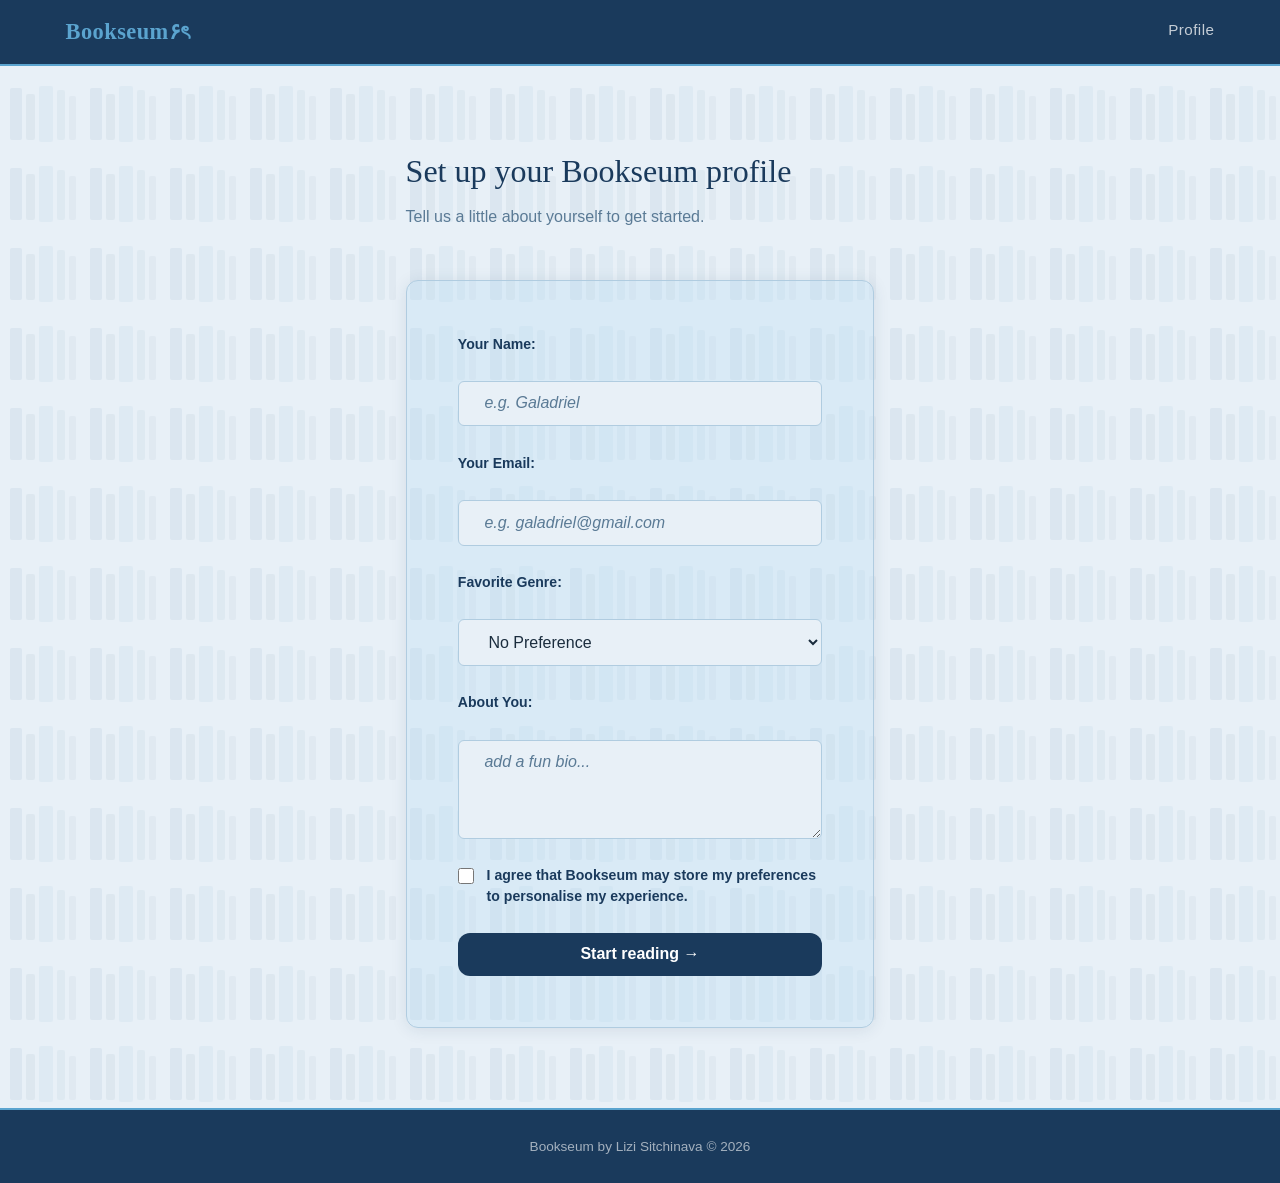
==== commit 5e9d7e55: "fix: restricted login page nav to prevent redirect flash" ====
--- a/login.html
+++ b/login.html
@@ -20,8 +20,6 @@
     <nav>
       <a href="index.html" class="nav__logo">Bookseum۶ৎ</a>
       <div class="nav__links">
-        <a href="index.html">Discover</a>
-        <a href="saved.html">My Bookseum</a>
         <a href="login.html">Profile</a>
       </div>
     </nav>
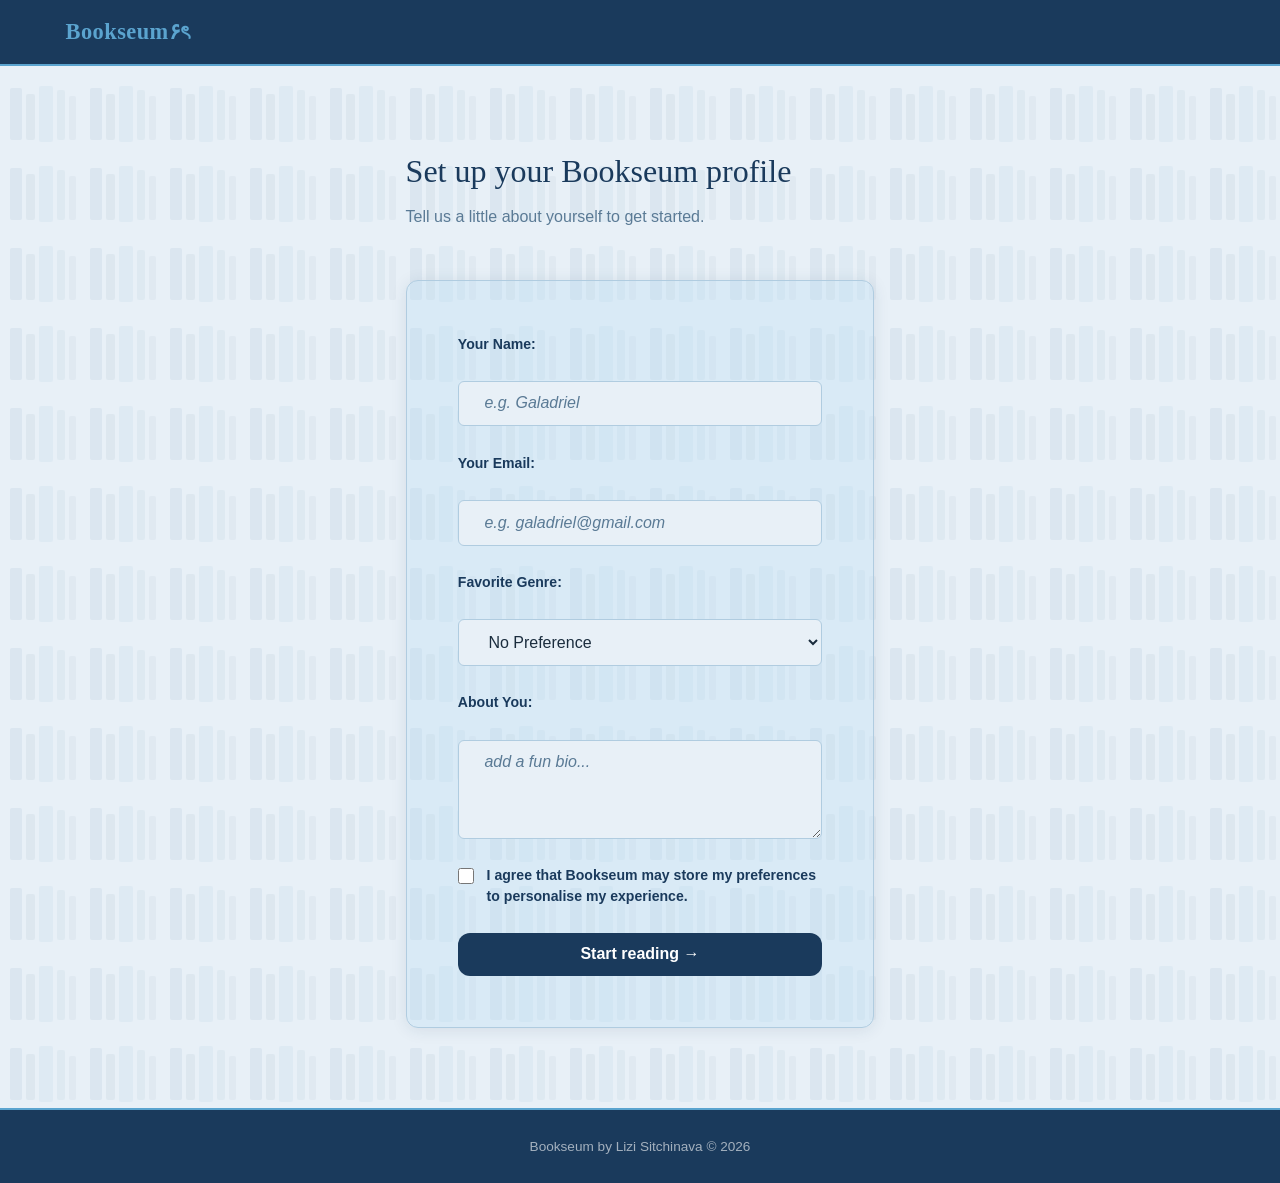
==== commit 895fdf85: "fix: mobile nav hide on login page and fix logout button visibility" ====
--- a/login.html
+++ b/login.html
@@ -18,9 +18,15 @@
   <!------------- header --------------->
   <header>
     <nav>
-      <a href="index.html" class="nav__logo">Bookseum۶ৎ</a>
+      <span class="nav__logo">Bookseum۶ৎ</span>
       <div class="nav__links">
+        <a href="index.html">Discover</a>
+        <a href="saved.html">My Bookseum</a>
         <a href="login.html">Profile</a>
+      </div>
+      <div class="nav__actions">
+        <span id="nav-user"></span>
+        <button id="logout-btn" type="button" hidden>Logout</button>
       </div>
     </nav>
   </header>
@@ -124,7 +130,13 @@
         <p id="login-success" hidden>Profile updated successfully!</p>
 
         <button type="submit" id="form-btn">Start reading →</button>
+        
       </form>
+
+      <!------- mobile logout ------->
+      <button id="mobile-logout-btn" class="mobile-logout" type="button" hidden>Logout</button>
+
+
     </section>
 
   </main>
--- a/css/style.css
+++ b/css/style.css
@@ -728,9 +728,39 @@
 }
 
 
+/* ===== mobile logout ===== */
+
+.mobile-logout {
+  display: none;
+  width: 100%;
+  background-color: transparent;
+  border: 1.5px solid var(--color-royal-light);
+  color: var(--color-royal);
+  padding: var(--spacing-sm) var(--spacing-md);
+  border-radius: var(--radius-md);
+  font-size: 1rem;
+  font-weight: 600;
+  transition: all var(--transition);
+  margin-top: var(--spacing-sm);
+}
+
+.mobile-logout:hover {
+  background-color: var(--color-royal);
+  color: var(--color-white);
+}
+
+
+
+
+
 /* ===== responsive ===== */
 
 @media (max-width: 600px) {
+
+  .nav__actions {
+    display: none;
+  }
+  
   nav {
     height: auto;
     padding: var(--spacing-sm) var(--spacing-md);
@@ -794,6 +824,10 @@
   .shelf-tabs {
     flex-wrap: wrap;
   }
+
+  .mobile-logout:not([hidden]) {
+    display: block;
+  }
 }
 
 @media (min-width: 1024px) {
@@ -806,7 +840,6 @@
     grid-template-columns: repeat(auto-fill, minmax(220px, 1fr));
   }
 }
-
 
 
 /* ===== show more button ===== */
